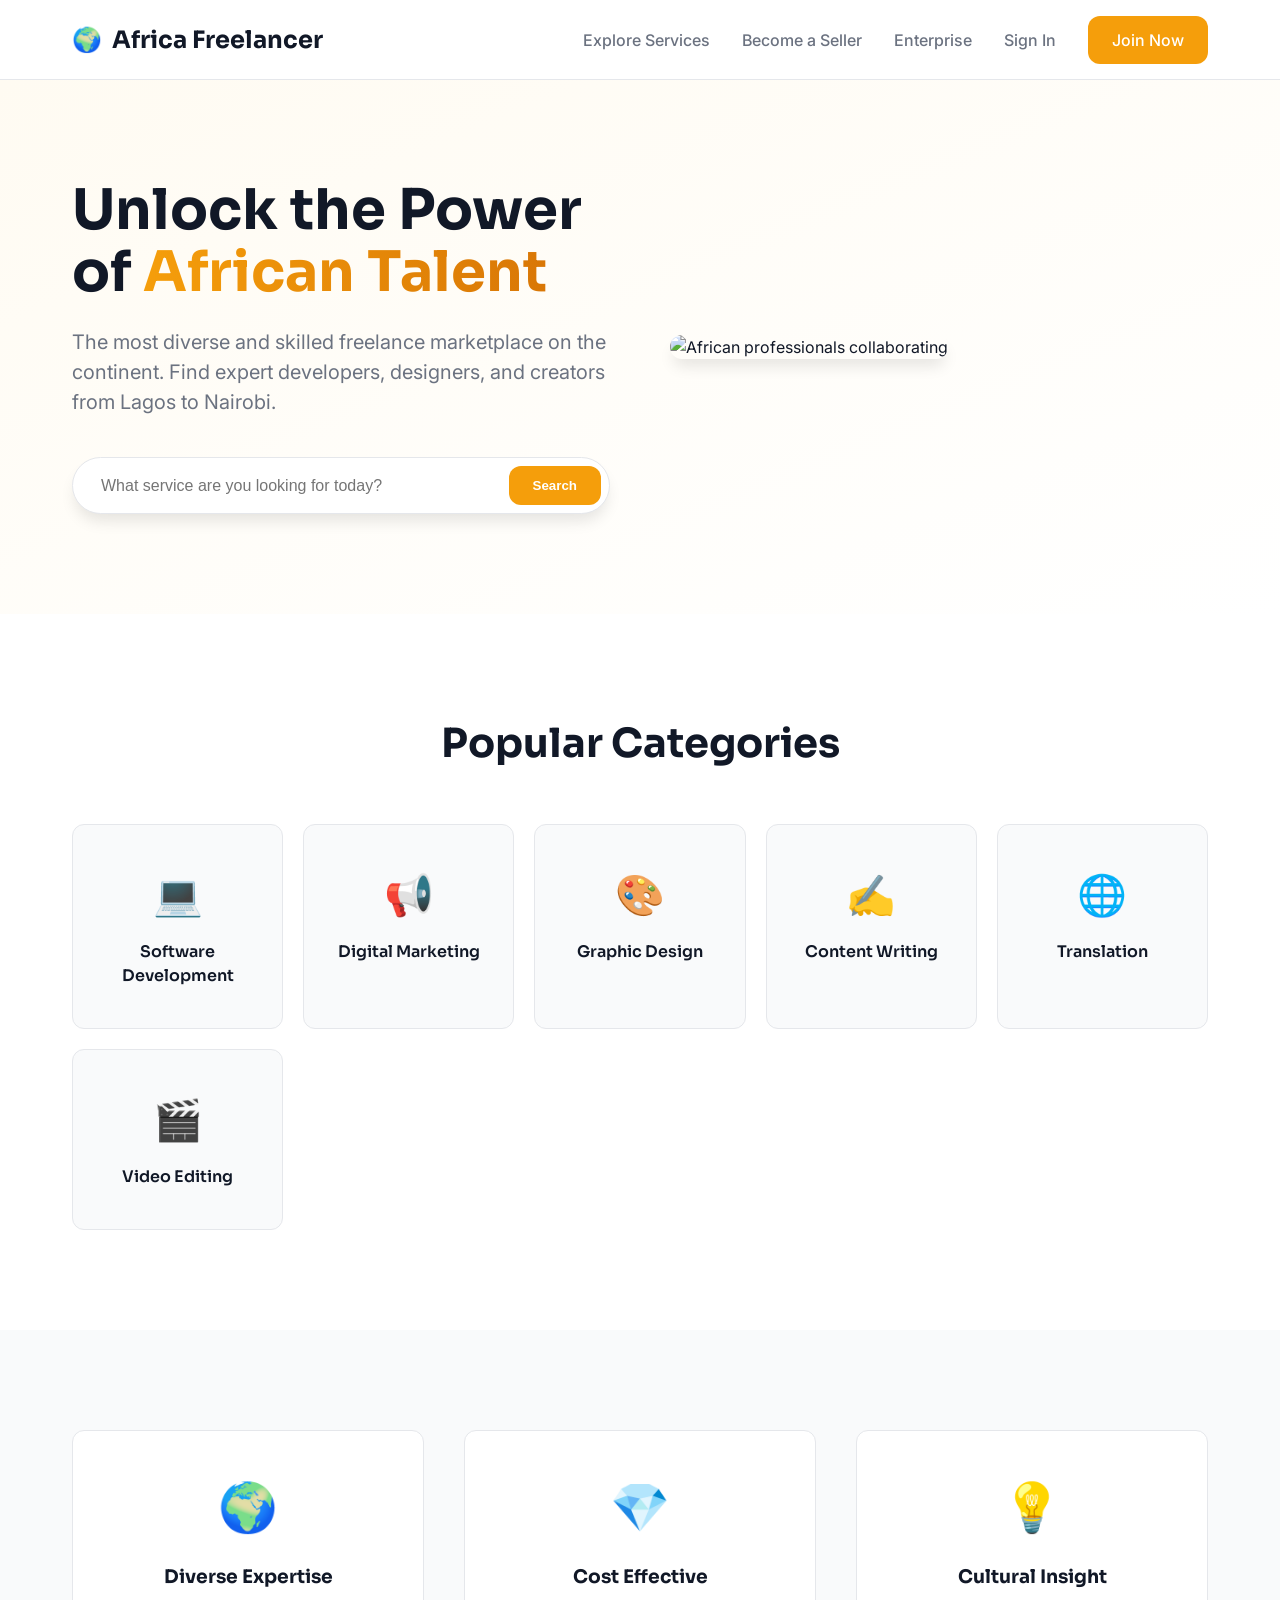
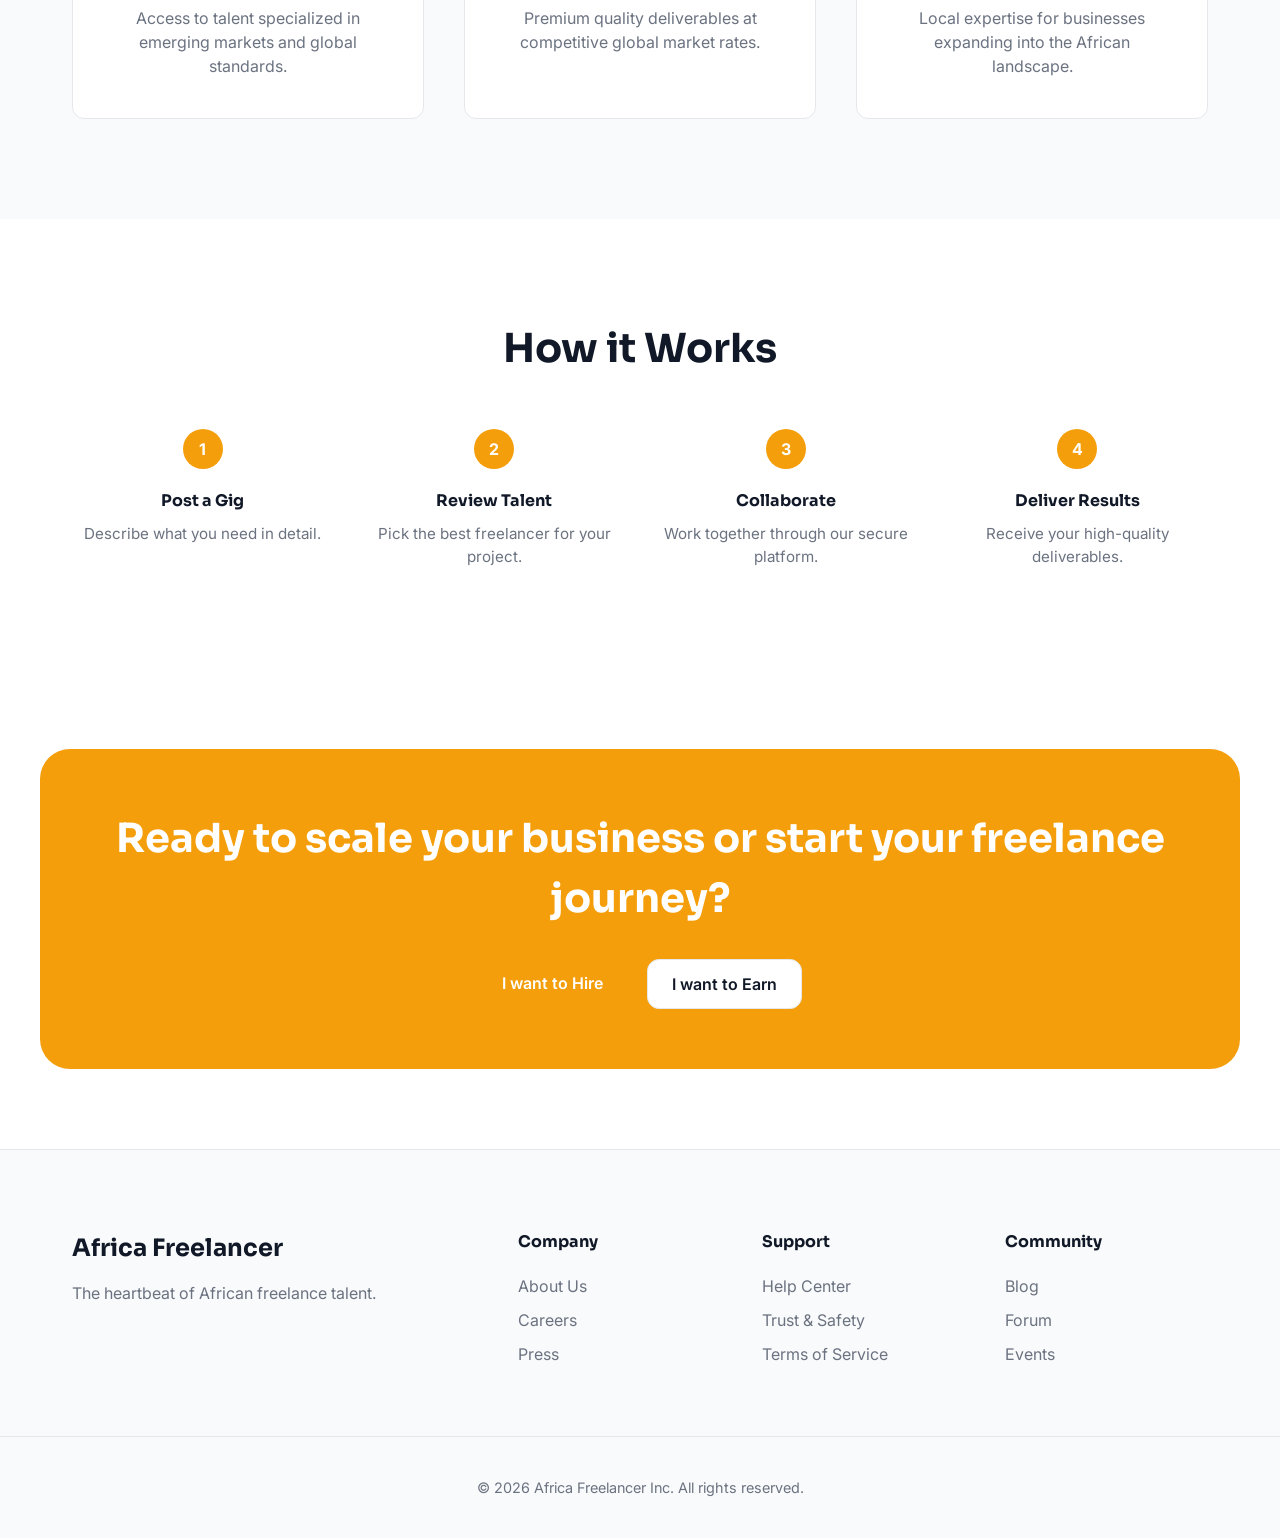
==== index.html @ 9bb4b92b "Initial commit: Africa Freelancer Landing Page" ====
<!DOCTYPE html>
<html lang="en">
<head>
    <meta charset="UTF-8">
    <meta name="viewport" content="width=device-width, initial-scale=1.0">
    <title>Africa Freelancer | Unlock the Power of African Talent</title>
    <link rel="stylesheet" href="style.css">
    <link rel="preconnect" href="https://fonts.googleapis.com">
    <link rel="preconnect" href="https://fonts.gstatic.com" crossorigin>
    <link href="https://fonts.googleapis.com/css2?family=Inter:wght@400;500;600&family=Sora:wght@600;700;800&display=swap" rel="stylesheet">
</head>
<body>
    <nav>
        <div class="container nav-container">
            <a href="#" class="logo">
                <span class="logo-icon">🌍</span> Africa Freelancer
            </a>
            <div class="nav-links">
                <a href="#services">Explore Services</a>
                <a href="#">Become a Seller</a>
                <a href="#">Enterprise</a>
                <a href="#" class="btn-ghost">Sign In</a>
                <a href="#" class="btn-primary">Join Now</a>
            </div>
        </div>
    </nav>

    <header class="hero">
        <div class="container hero-grid">
            <div class="hero-text">
                <h1>Unlock the Power of <span class="text-gradient">African Talent</span></h1>
                <p>The most diverse and skilled freelance marketplace on the continent. Find expert developers, designers, and creators from Lagos to Nairobi.</p>
                <div class="search-bar">
                    <input type="text" placeholder="What service are you looking for today?">
                    <button class="btn-primary">Search</button>
                </div>
            </div>
            <div class="hero-image">
                <img src="https://images.unsplash.com/photo-1522202176988-66273c2fd55f?auto=format&fit=crop&q=80&w=800" alt="African professionals collaborating">
            </div>
        </div>
    </header>

    <section id="services" class="categories">
        <div class="container">
            <h2 class="section-title">Popular Categories</h2>
            <div class="category-grid">
                <div class="cat-card">
                    <div class="cat-icon">💻</div>
                    <h3>Software Development</h3>
                </div>
                <div class="cat-card">
                    <div class="cat-icon">📢</div>
                    <h3>Digital Marketing</h3>
                </div>
                <div class="cat-card">
                    <div class="cat-icon">🎨</div>
                    <h3>Graphic Design</h3>
                </div>
                <div class="cat-card">
                    <div class="cat-icon">✍️</div>
                    <h3>Content Writing</h3>
                </div>
                <div class="cat-card">
                    <div class="cat-icon">🌐</div>
                    <h3>Translation</h3>
                </div>
                <div class="cat-card">
                    <div class="cat-icon">🎬</div>
                    <h3>Video Editing</h3>
                </div>
            </div>
        </div>
    </section>

    <section class="value-props">
        <div class="container grid-3">
            <div class="prop-card">
                <div class="prop-icon">🌍</div>
                <h3>Diverse Expertise</h3>
                <p>Access to talent specialized in emerging markets and global standards.</p>
            </div>
            <div class="prop-card">
                <div class="prop-icon">💎</div>
                <h3>Cost Effective</h3>
                <p>Premium quality deliverables at competitive global market rates.</p>
            </div>
            <div class="prop-card">
                <div class="prop-icon">💡</div>
                <h3>Cultural Insight</h3>
                <p>Local expertise for businesses expanding into the African landscape.</p>
            </div>
        </div>
    </section>

    <section class="how-it-works">
        <div class="container">
            <h2 class="section-title">How it Works</h2>
            <div class="steps-flow">
                <div class="step">
                    <span class="step-num">1</span>
                    <h4>Post a Gig</h4>
                    <p>Describe what you need in detail.</p>
                </div>
                <div class="step">
                    <span class="step-num">2</span>
                    <h4>Review Talent</h4>
                    <p>Pick the best freelancer for your project.</p>
                </div>
                <div class="step">
                    <span class="step-num">3</span>
                    <h4>Collaborate</h4>
                    <p>Work together through our secure platform.</p>
                </div>
                <div class="step">
                    <span class="step-num">4</span>
                    <h4>Deliver Results</h4>
                    <p>Receive your high-quality deliverables.</p>
                </div>
            </div>
        </div>
    </section>

    <section class="cta-banner">
        <div class="container cta-content">
            <h2>Ready to scale your business or start your freelance journey?</h2>
            <div class="cta-btns">
                <a href="#" class="btn-primary">I want to Hire</a>
                <a href="#" class="btn-secondary">I want to Earn</a>
            </div>
        </div>
    </section>

    <footer>
        <div class="container footer-grid">
            <div class="footer-brand">
                <a href="#" class="logo">Africa Freelancer</a>
                <p>The heartbeat of African freelance talent.</p>
            </div>
            <div class="footer-col">
                <h4>Company</h4>
                <a href="#">About Us</a>
                <a href="#">Careers</a>
                <a href="#">Press</a>
            </div>
            <div class="footer-col">
                <h4>Support</h4>
                <a href="#">Help Center</a>
                <a href="#">Trust & Safety</a>
                <a href="#">Terms of Service</a>
            </div>
            <div class="footer-col">
                <h4>Community</h4>
                <a href="#">Blog</a>
                <a href="#">Forum</a>
                <a href="#">Events</a>
            </div>
        </div>
        <div class="footer-bottom">
            <p>&copy; 2026 Africa Freelancer Inc. All rights reserved.</p>
        </div>
    </footer>
</body>
</html>
---- style.css ----
:root {
    --primary: #F59E0B;
    --primary-hover: #D97706;
    --bg-light: #FFFFFF;
    --bg-soft: #F9FAFB;
    --text-main: #111827;
    --text-muted: #6B7280;
    --border: #E5E7EB;
    --radius: 12px;
    --shadow: 0 10px 15px -3px rgba(0, 0, 0, 0.1);
}

* {
    box-sizing: border-box;
    margin: 0;
    padding: 0;
}

body {
    font-family: 'Inter', sans-serif;
    background-color: var(--bg-light);
    color: var(--text-main);
    line-height: 1.5;
    scroll-behavior: smooth;
}

h1, h2, h3, h4, .logo {
    font-family: 'Sora', sans-serif;
    font-weight: 700;
}

.container {
    max-width: 1200px;
    margin: 0 auto;
    padding: 0 2rem;
}

/* --- Navigation --- */
nav {
    height: 80px;
    display: flex;
    align-items: center;
    border-bottom: 1px solid var(--border);
    background: white;
    position: sticky;
    top: 0;
    z-index: 100;
}

.nav-container {
    display: flex;
    justify-content: space-between;
    align-items: center;
    width: 100%;
}

.logo {
    font-size: 1.5rem;
    text-decoration: none;
    color: var(--text-main);
    display: flex;
    align-items: center;
    gap: 10px;
}

.nav-links {
    display: flex;
    gap: 2rem;
    align-items: center;
}

.nav-links a {
    text-decoration: none;
    color: var(--text-muted);
    font-weight: 500;
    transition: color 0.2s;
}

.nav-links a:hover {
    color: var(--primary);
}

/* --- Buttons --- */
.btn-primary {
    background: var(--primary);
    color: white !important;
    padding: 12px 24px;
    border-radius: var(--radius);
    text-decoration: none;
    font-weight: 600;
    transition: background 0.2s;
    border: none;
    cursor: pointer;
}

.btn-primary:hover {
    background: var(--primary-hover);
}

.btn-ghost {
    text-decoration: none;
    color: var(--text-main);
    font-weight: 600;
}

.btn-secondary {
    background: white;
    color: var(--text-main);
    padding: 12px 24px;
    border-radius: var(--radius);
    text-decoration: none;
    font-weight: 600;
    border: 1px solid var(--border);
    transition: background 0.2s;
}

.btn-secondary:hover {
    background: var(--bg-soft);
}

/* --- Hero Section --- */
.hero {
    padding: 100px 0;
    background: linear-gradient(to bottom right, #FFFBF2, #FFFFFF);
}

.hero-grid {
    display: grid;
    grid-template-columns: 1fr 1fr;
    gap: 60px;
    align-items: center;
}

.hero-text h1 {
    font-size: 3.5rem;
    line-height: 1.1;
    margin-bottom: 1.5rem;
    color: var(--text-main);
}

.text-gradient {
    background: linear-gradient(to right, #F59E0B, #D97706);
    -webkit-background-clip: text;
    -webkit-text-fill-color: transparent;
}

.hero-text p {
    font-size: 1.25rem;
    color: var(--text-muted);
    margin-bottom: 2.5rem;
}

.search-bar {
    display: flex;
    gap: 10px;
    background: white;
    padding: 8px;
    border-radius: 50px;
    box-shadow: var(--shadow);
    border: 1px solid var(--border);
    max-width: 600px;
}

.search-bar input {
    flex: 1;
    border: none;
    padding: 0 20px;
    font-size: 1rem;
    outline: none;
}

.hero-image img {
    width: 100%;
    border-radius: 30px;
    box-shadow: var(--shadow);
}

/* --- Categories --- */
.categories {
    padding: 100px 0;
}

.section-title {
    text-align: center;
    font-size: 2.5rem;
    margin-bottom: 50px;
}

.category-grid {
    display: grid;
    grid-template-columns: repeat(auto-fit, minmax(180px, 1fr));
    gap: 20px;
}

.cat-card {
    background: var(--bg-soft);
    padding: 40px 20px;
    border-radius: var(--radius);
    text-align: center;
    transition: all 0.3s;
    border: 1px solid var(--border);
    cursor: pointer;
}

.cat-card:hover {
    transform: translateY(-5px);
    border-color: var(--primary);
    background: white;
    box-shadow: var(--shadow);
}

.cat-icon {
    font-size: 2.5rem;
    margin-bottom: 15px;
    display: block;
}

.cat-card h3 {
    font-size: 1rem;
    font-weight: 600;
}

/* --- Value Props --- */
.value-props {
    padding: 100px 0;
    background: var(--bg-soft);
}

.grid-3 {
    display: grid;
    grid-template-columns: repeat(3, 1fr);
    gap: 40px;
}

.prop-card {
    background: white;
    padding: 40px;
    border-radius: var(--radius);
    border: 1px solid var(--border);
    text-align: center;
}

.prop-icon {
    font-size: 3rem;
    margin-bottom: 20px;
}

.prop-card h3 {
    margin-bottom: 15px;
}

.prop-card p {
    color: var(--text-muted);
}

/* --- How it Works --- */
.how-it-works {
    padding: 100px 0;
}

.steps-flow {
    display: grid;
    grid-template-columns: repeat(4, 1fr);
    gap: 30px;
}

.step {
    text-align: center;
    position: relative;
}

.step-num {
    width: 40px;
    height: 40px;
    background: var(--primary);
    color: white;
    border-radius: 50%;
    display: flex;
    align-items: center;
    justify-content: center;
    font-weight: bold;
    margin: 0 auto 20px;
}

.step h4 {
    margin-bottom: 10px;
}

.step p {
    color: var(--text-muted);
    font-size: 0.95rem;
}

/* --- CTA --- */
.cta-banner {
    padding: 80px 0;
}

.cta-content {
    background: var(--primary);
    color: white;
    padding: 60px;
    border-radius: 30px;
    text-align: center;
}

.cta-content h2 {
    font-size: 2.5rem;
    margin-bottom: 30px;
}

.cta-btns {
    display: flex;
    justify-content: center;
    gap: 20px;
}

/* --- Footer --- */
footer {
    padding: 80px 0 40px;
    border-top: 1px solid var(--border);
    background: var(--bg-soft);
}

.footer-grid {
    display: grid;
    grid-template-columns: 2fr 1fr 1fr 1fr;
    gap: 40px;
    margin-bottom: 60px;
}

.footer-brand .logo {
    font-size: 1.5rem;
    margin-bottom: 15px;
    display: block;
}

.footer-brand p {
    color: var(--text-muted);
}

.footer-col h4 {
    margin-bottom: 20px;
}

.footer-col a {
    display: block;
    text-decoration: none;
    color: var(--text-muted);
    margin-bottom: 10px;
    transition: color 0.2s;
}

.footer-col a:hover {
    color: var(--primary);
}

.footer-bottom {
    text-align: center;
    padding-top: 40px;
    border-top: 1px solid var(--border);
    color: var(--text-muted);
    font-size: 0.9rem;
}

/* Mobile Responsive */
@media (max-width: 992px) {
    .hero-grid { grid-template-columns: 1fr; text-align: center; }
    .hero-text { order: 1; }
    .hero-image { order: 2; }
    .hero-text h1 { font-size: 2.5rem; }
    .search-bar { margin: 0 auto; }
    .grid-3 { grid-template-columns: 1fr; }
    .steps-flow { grid-template-columns: repeat(2, 1fr); }
    .footer-grid { grid-template-columns: 1fr; text-align: center; }
    .footer-brand { margin-bottom: 30px; }
    .nav-links { display: none; }
}
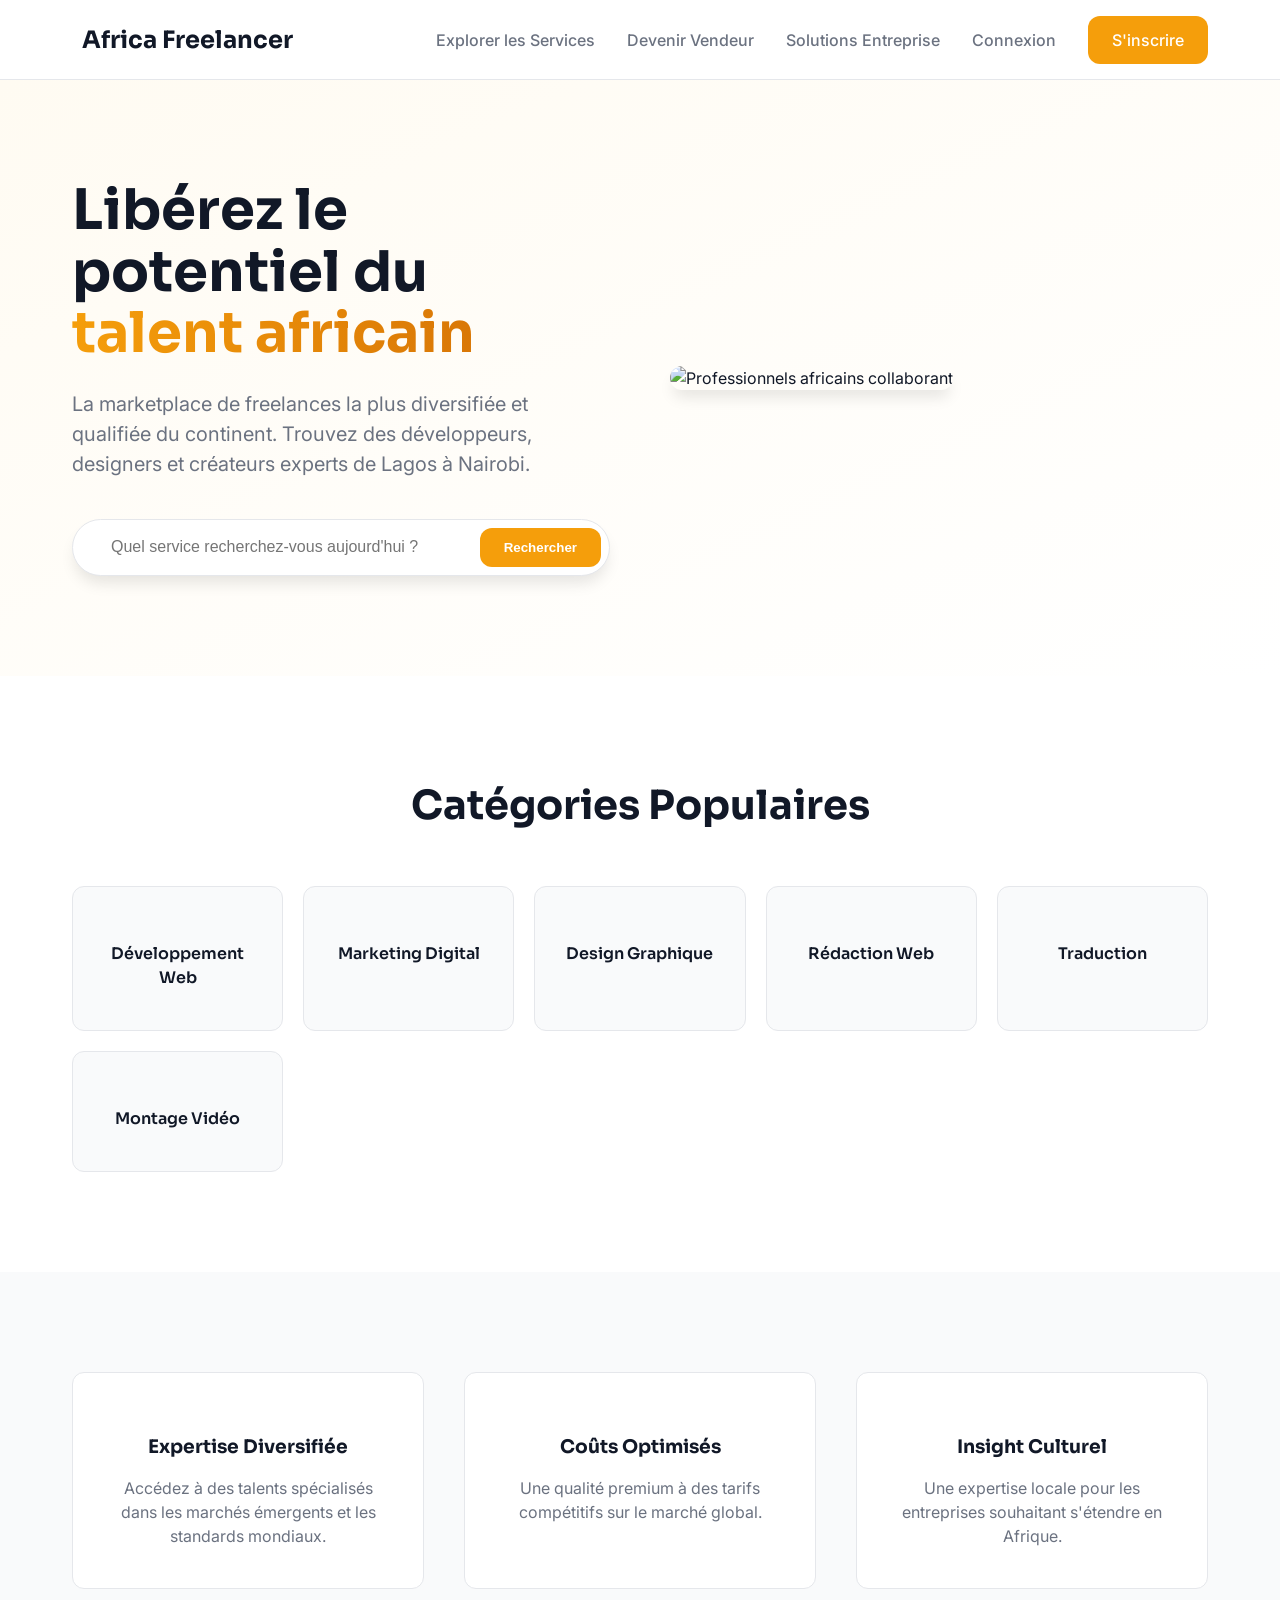
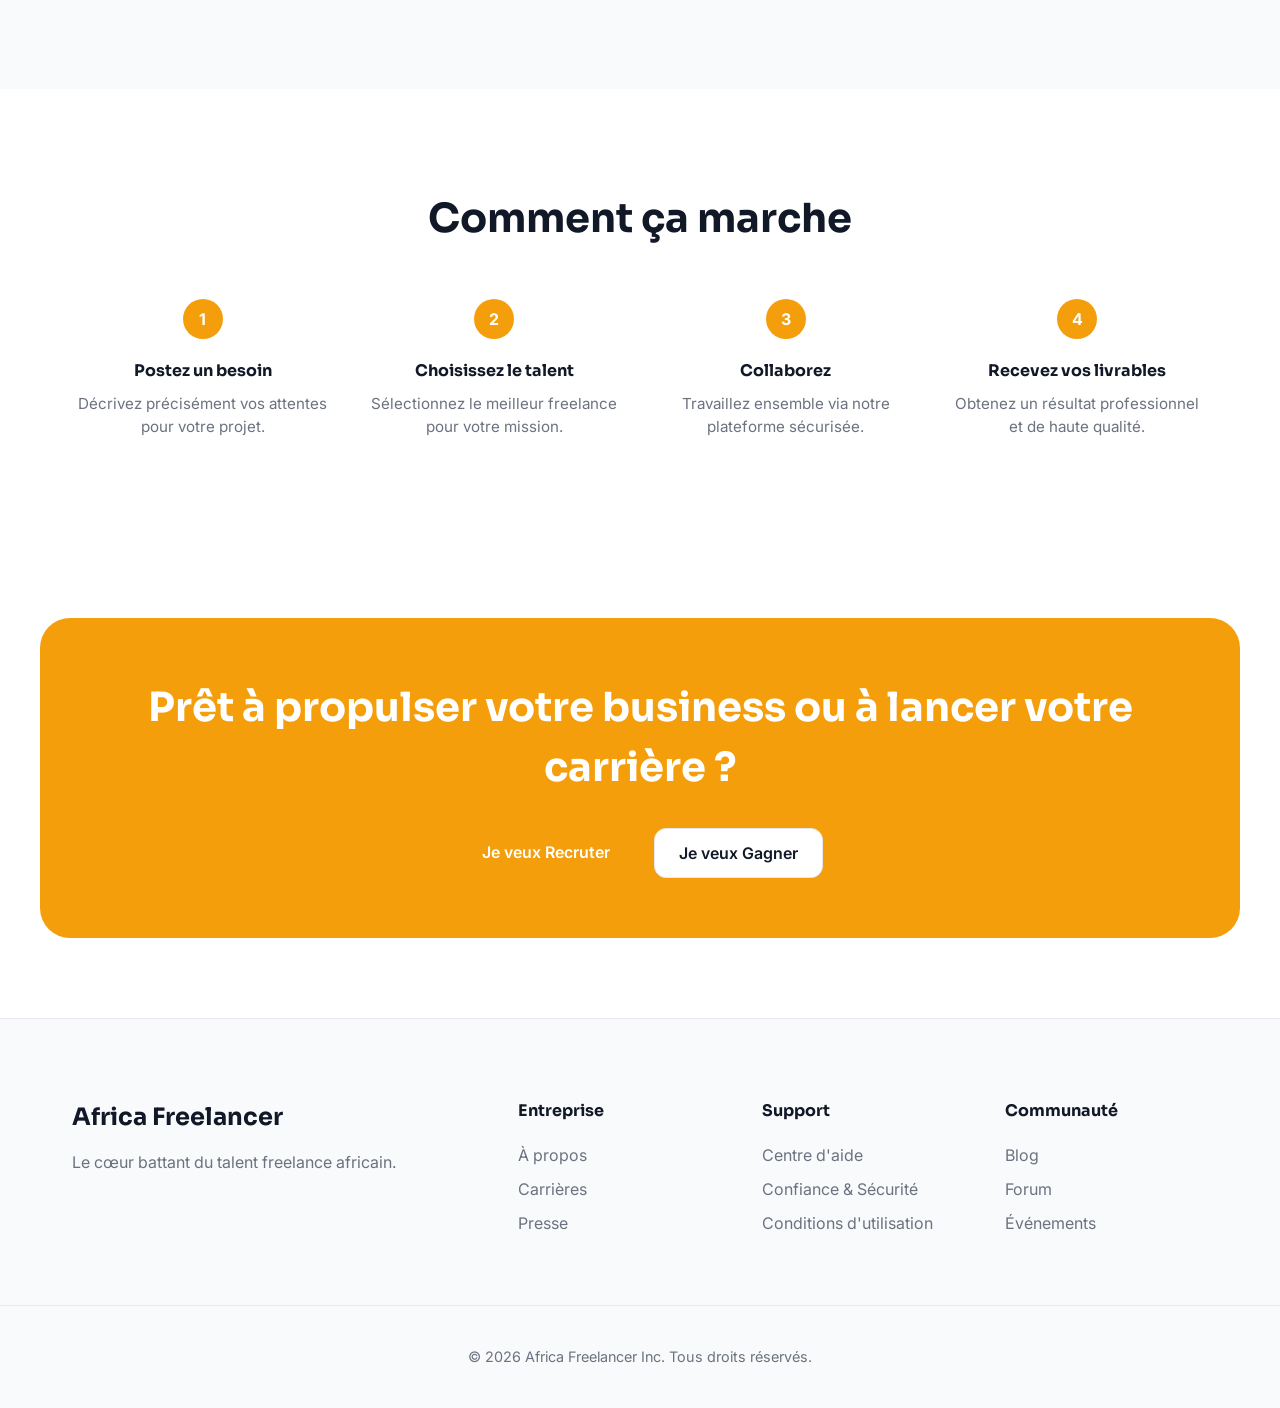
==== commit c80a8620: "Localization: French version and Lucide icons integration" ====
--- a/index.html
+++ b/index.html
@@ -1,26 +1,28 @@
 <!DOCTYPE html>
-<html lang="en">
+<html lang="fr">
 <head>
     <meta charset="UTF-8">
     <meta name="viewport" content="width=device-width, initial-scale=1.0">
-    <title>Africa Freelancer | Unlock the Power of African Talent</title>
+    <title>Africa Freelancer | Libérez le potentiel du talent africain</title>
     <link rel="stylesheet" href="style.css">
     <link rel="preconnect" href="https://fonts.googleapis.com">
     <link rel="preconnect" href="https://fonts.gstatic.com" crossorigin>
     <link href="https://fonts.googleapis.com/css2?family=Inter:wght@400;500;600&family=Sora:wght@600;700;800&display=swap" rel="stylesheet">
+    <!-- Lucide Icons via CDN -->
+    <script src="https://unpkg.com/lucide@latest"></script>
 </head>
 <body>
     <nav>
         <div class="container nav-container">
             <a href="#" class="logo">
-                <span class="logo-icon">🌍</span> Africa Freelancer
+                <i data-lucide="globe" class="logo-icon"></i> Africa Freelancer
             </a>
             <div class="nav-links">
-                <a href="#services">Explore Services</a>
-                <a href="#">Become a Seller</a>
-                <a href="#">Enterprise</a>
-                <a href="#" class="btn-ghost">Sign In</a>
-                <a href="#" class="btn-primary">Join Now</a>
+                <a href="#services">Explorer les Services</a>
+                <a href="#">Devenir Vendeur</a>
+                <a href="#">Solutions Entreprise</a>
+                <a href="#" class="btn-ghost">Connexion</a>
+                <a href="#" class="btn-primary">S'inscrire</a>
             </div>
         </div>
     </nav>
@@ -28,46 +30,47 @@
     <header class="hero">
         <div class="container hero-grid">
             <div class="hero-text">
-                <h1>Unlock the Power of <span class="text-gradient">African Talent</span></h1>
-                <p>The most diverse and skilled freelance marketplace on the continent. Find expert developers, designers, and creators from Lagos to Nairobi.</p>
+                <h1>Libérez le potentiel du <span class="text-gradient">talent africain</span></h1>
+                <p>La marketplace de freelances la plus diversifiée et qualifiée du continent. Trouvez des développeurs, designers et créateurs experts de Lagos à Nairobi.</p>
                 <div class="search-bar">
-                    <input type="text" placeholder="What service are you looking for today?">
-                    <button class="btn-primary">Search</button>
+                    <i data-lucide="search" class="search-icon"></i>
+                    <input type="text" placeholder="Quel service recherchez-vous aujourd'hui ?">
+                    <button class="btn-primary">Rechercher</button>
                 </div>
             </div>
             <div class="hero-image">
-                <img src="https://images.unsplash.com/photo-1522202176988-66273c2fd55f?auto=format&fit=crop&q=80&w=800" alt="African professionals collaborating">
+                <img src="https://images.unsplash.com/photo-1522202176988-66273c2fd55f?auto=format&fit=crop&q=80&w=800" alt="Professionnels africains collaborant">
             </div>
         </div>
     </header>
 
     <section id="services" class="categories">
         <div class="container">
-            <h2 class="section-title">Popular Categories</h2>
+            <h2 class="section-title">Catégories Populaires</h2>
             <div class="category-grid">
                 <div class="cat-card">
-                    <div class="cat-icon">💻</div>
-                    <h3>Software Development</h3>
+                    <div class="cat-icon"><i data-lucide="code"></i></div>
+                    <h3>Développement Web</h3>
                 </div>
                 <div class="cat-card">
-                    <div class="cat-icon">📢</div>
-                    <h3>Digital Marketing</h3>
+                    <div class="cat-icon"><i data-lucide="megaphone"></i></div>
+                    <h3>Marketing Digital</h3>
                 </div>
                 <div class="cat-card">
-                    <div class="cat-icon">🎨</div>
-                    <h3>Graphic Design</h3>
+                    <div class="cat-icon"><i data-lucide="palette"></i></div>
+                    <h3>Design Graphique</h3>
                 </div>
                 <div class="cat-card">
-                    <div class="cat-icon">✍️</div>
-                    <h3>Content Writing</h3>
+                    <div class="cat-icon"><i data-lucide="pen-tool"></i></div>
+                    <h3>Rédaction Web</h3>
                 </div>
                 <div class="cat-card">
-                    <div class="cat-icon">🌐</div>
-                    <h3>Translation</h3>
+                    <div class="cat-icon"><i data-lucide="languages"></i></div>
+                    <h3>Traduction</h3>
                 </div>
                 <div class="cat-card">
-                    <div class="cat-icon">🎬</div>
-                    <h3>Video Editing</h3>
+                    <div class="cat-icon"><i data-lucide="video"></i></div>
+                    <h3>Montage Vidéo</h3>
                 </div>
             </div>
         </div>
@@ -76,46 +79,46 @@
     <section class="value-props">
         <div class="container grid-3">
             <div class="prop-card">
-                <div class="prop-icon">🌍</div>
-                <h3>Diverse Expertise</h3>
-                <p>Access to talent specialized in emerging markets and global standards.</p>
+                <div class="prop-icon"><i data-lucide="award"></i></div>
+                <h3>Expertise Diversifiée</h3>
+                <p>Accédez à des talents spécialisés dans les marchés émergents et les standards mondiaux.</p>
             </div>
             <div class="prop-card">
-                <div class="prop-icon">💎</div>
-                <h3>Cost Effective</h3>
-                <p>Premium quality deliverables at competitive global market rates.</p>
+                <div class="prop-icon"><i data-lucide="trending-down"></i></div>
+                <h3>Coûts Optimisés</h3>
+                <p>Une qualité premium à des tarifs compétitifs sur le marché global.</p>
             </div>
             <div class="prop-card">
-                <div class="prop-icon">💡</div>
-                <h3>Cultural Insight</h3>
-                <p>Local expertise for businesses expanding into the African landscape.</p>
+                <div class="prop-icon"><i data-lucide="lightbulb"></i></div>
+                <h3>Insight Culturel</h3>
+                <p>Une expertise locale pour les entreprises souhaitant s'étendre en Afrique.</p>
             </div>
         </div>
     </section>
 
     <section class="how-it-works">
         <div class="container">
-            <h2 class="section-title">How it Works</h2>
+            <h2 class="section-title">Comment ça marche</h2>
             <div class="steps-flow">
                 <div class="step">
                     <span class="step-num">1</span>
-                    <h4>Post a Gig</h4>
-                    <p>Describe what you need in detail.</p>
+                    <h4>Postez un besoin</h4>
+                    <p>Décrivez précisément vos attentes pour votre projet.</p>
                 </div>
                 <div class="step">
                     <span class="step-num">2</span>
-                    <h4>Review Talent</h4>
-                    <p>Pick the best freelancer for your project.</p>
+                    <h4>Choisissez le talent</h4>
+                    <p>Sélectionnez le meilleur freelance pour votre mission.</p>
                 </div>
                 <div class="step">
                     <span class="step-num">3</span>
-                    <h4>Collaborate</h4>
-                    <p>Work together through our secure platform.</p>
+                    <h4>Collaborez</h4>
+                    <p>Travaillez ensemble via notre plateforme sécurisée.</p>
                 </div>
                 <div class="step">
                     <span class="step-num">4</span>
-                    <h4>Deliver Results</h4>
-                    <p>Receive your high-quality deliverables.</p>
+                    <h4>Recevez vos livrables</h4>
+                    <p>Obtenez un résultat professionnel et de haute qualité.</p>
                 </div>
             </div>
         </div>
@@ -123,10 +126,10 @@
 
     <section class="cta-banner">
         <div class="container cta-content">
-            <h2>Ready to scale your business or start your freelance journey?</h2>
+            <h2>Prêt à propulser votre business ou à lancer votre carrière ?</h2>
             <div class="cta-btns">
-                <a href="#" class="btn-primary">I want to Hire</a>
-                <a href="#" class="btn-secondary">I want to Earn</a>
+                <a href="#" class="btn-primary">Je veux Recruter</a>
+                <a href="#" class="btn-secondary">Je veux Gagner</a>
             </div>
         </div>
     </section>
@@ -134,31 +137,38 @@
     <footer>
         <div class="container footer-grid">
             <div class="footer-brand">
-                <a href="#" class="logo">Africa Freelancer</a>
-                <p>The heartbeat of African freelance talent.</p>
+                <a href="#" class="logo">
+                    <i data-lucide="globe"></i> Africa Freelancer
+                </a>
+                <p>Le cœur battant du talent freelance africain.</p>
             </div>
             <div class="footer-col">
-                <h4>Company</h4>
-                <a href="#">About Us</a>
-                <a href="#">Careers</a>
-                <a href="#">Press</a>
+                <h4>Entreprise</h4>
+                <a href="#">À propos</a>
+                <a href="#">Carrières</a>
+                <a href="#">Presse</a>
             </div>
             <div class="footer-col">
                 <h4>Support</h4>
-                <a href="#">Help Center</a>
-                <a href="#">Trust & Safety</a>
-                <a href="#">Terms of Service</a>
+                <a href="#">Centre d'aide</a>
+                <a href="#">Confiance & Sécurité</a>
+                <a href="#">Conditions d'utilisation</a>
             </div>
             <div class="footer-col">
-                <h4>Community</h4>
+                <h4>Communauté</h4>
                 <a href="#">Blog</a>
                 <a href="#">Forum</a>
-                <a href="#">Events</a>
+                <a href="#">Événements</a>
             </div>
         </div>
         <div class="footer-bottom">
-            <p>&copy; 2026 Africa Freelancer Inc. All rights reserved.</p>
+            <p>&copy; 2026 Africa Freelancer Inc. Tous droits réservés.</p>
         </div>
     </footer>
+
+    <script>
+        // Initialisation des icônes Lucide
+        lucide.createIcons();
+    </script>
 </body>
 </html>
